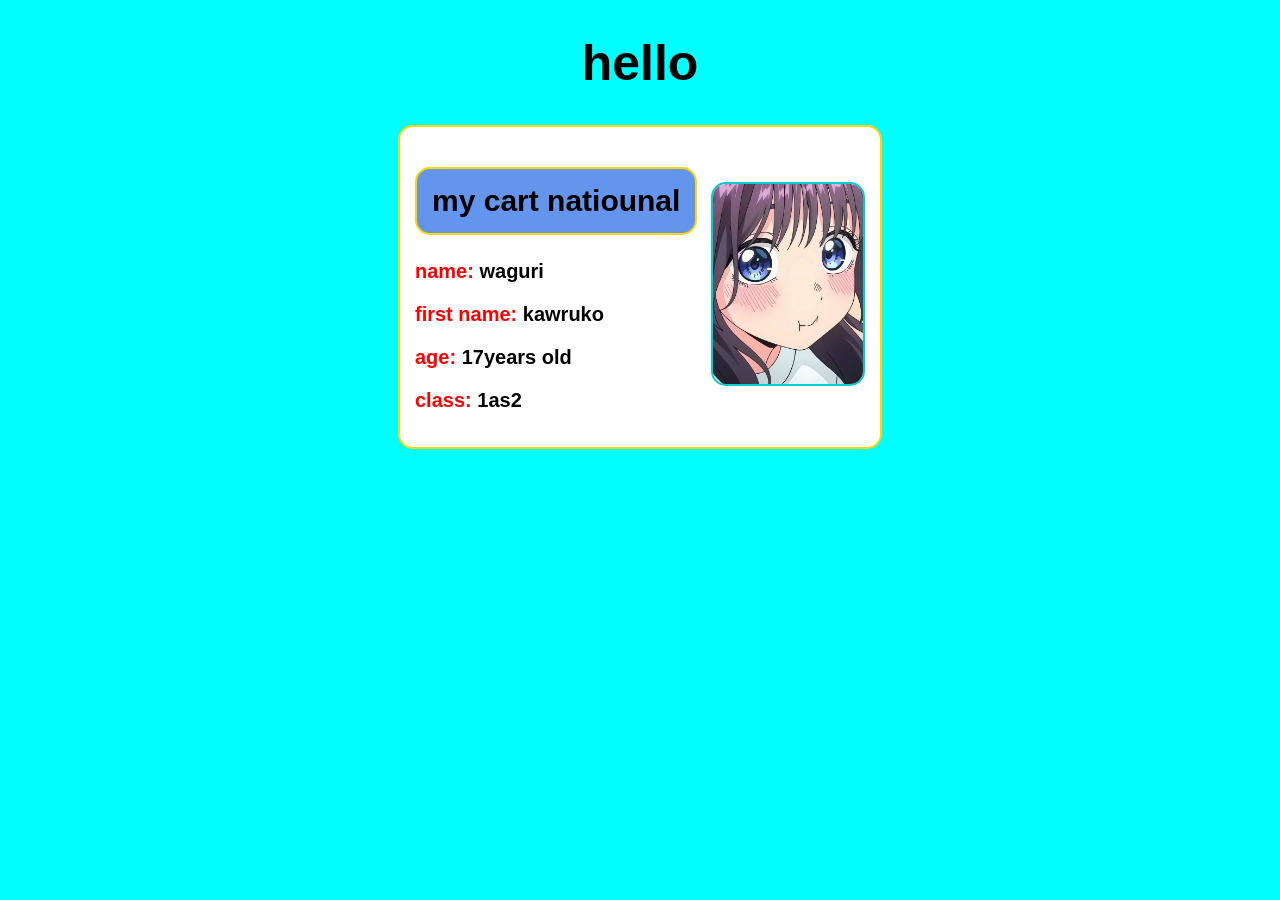
==== index.html @ d7eb419b "Rename youcef.html to index.html" ====
<!DOCTYPE html>
<html>
    <head>
        <title> fggggggggggggg</title>
        <link rel="stylesheet" href="youcef.css">
    </head>
    <body>
        <h1> hello</h1>
        <div class="pr">
            <div class="tb">
                <h2>my cart natiounal</h2>
                <p><span class="na">name:</span> waguri</p>
                <p><span class="fn">first name:</span> kawruko</p>
                <p><span class="ag">age:</span> 17years old</p>
                <p><span class="cl">class:</span> 1as2</p>
            </div>
            <div class="ib">
                <img src="wk.jpg" alt="صورتي">
            </div>
        
        </div>
    </body>
</html>
---- youcef.css ----
body{
    background-color: aqua;
    font-family: Arial, Helvetica, sans-serif;
}
h1{
    font-size: 50px;
    text-align: center;
}
.pr h2{
    padding: 15px;
    background-color: cornflowerblue;
    border: 2px solid gold;
    border-radius: 15px;
}
.pr {
    font-weight: bold;
    display: flex;
    align-items: center;
    justify-content: space-between;
    width: 450px;
    padding: 15px;
    background-color: white;
    border: 2px solid gold;
    border-radius: 15px;
    margin: 15px auto;
    font-size: 20px;
}
.pr:hover{
    transform: translateY(-8px);
    box-shadow: 0 10px 20px rgba(0, 0, 0, 0.2);
}
.ib img:hover{
    transform: scale(1.03);
    transition: 0.3s ease;
}
.ib img {
    border: 2px solid darkturquoise;
    width: 150px;
    border-radius: 15px;
    height: 200px;
    object-fit: cover;
}
.tb span{
    color: red;
}
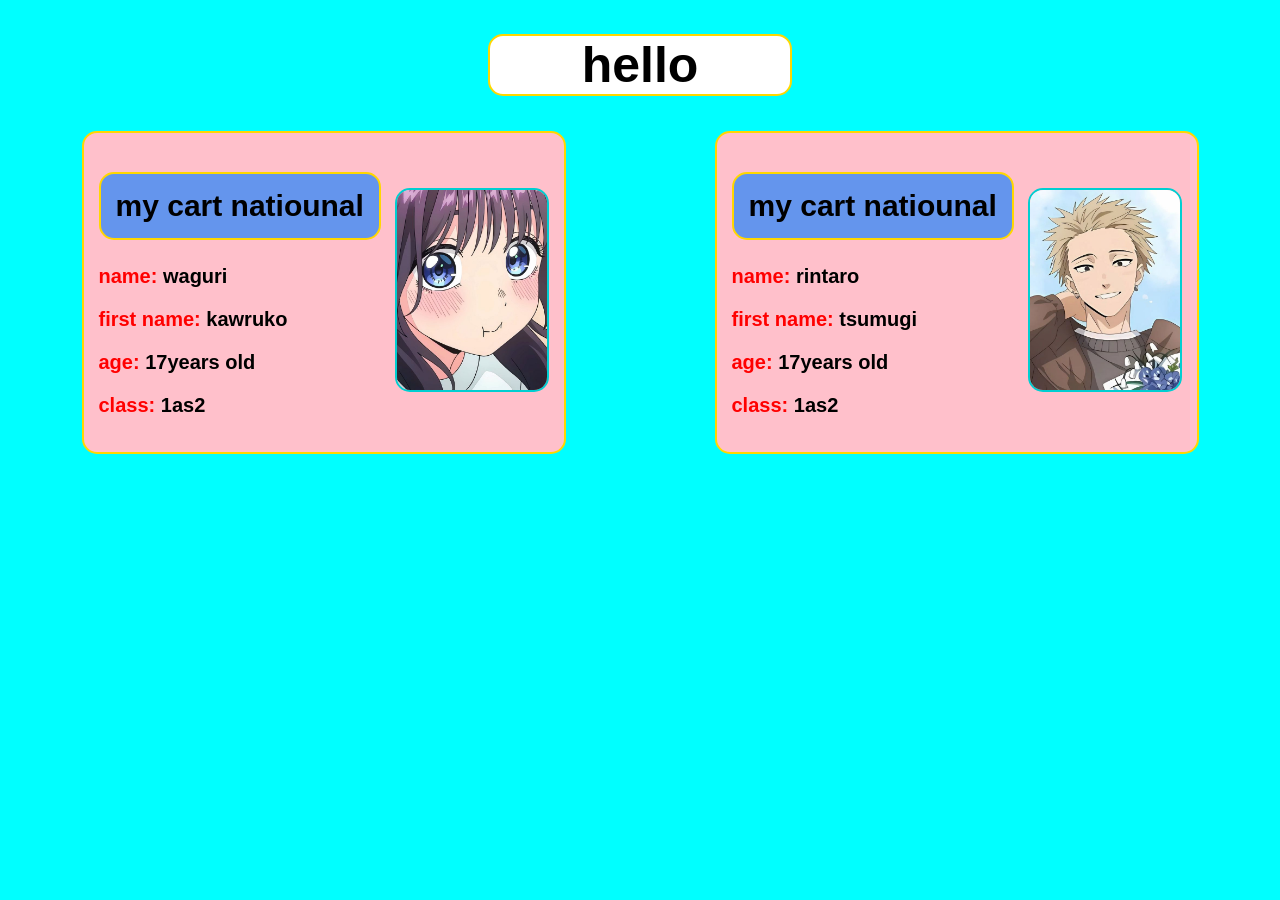
==== commit df23effd: "Add files via upload" ====
--- a/index.html
+++ b/index.html
@@ -1,11 +1,12 @@
 <!DOCTYPE html>
 <html>
     <head>
-        <title> fggggggggggggg</title>
+        <title> my promier page</title>
         <link rel="stylesheet" href="youcef.css">
     </head>
     <body>
         <h1> hello</h1>
+        <div class="mc">
         <div class="pr">
             <div class="tb">
                 <h2>my cart natiounal</h2>
@@ -15,9 +16,21 @@
                 <p><span class="cl">class:</span> 1as2</p>
             </div>
             <div class="ib">
-                <img src="wk.jpg" alt="صورتي">
+                <img src="wk.jpg" alt="1صورتي">
             </div>
-        
+        </div>
+        <div class="nb">
+            <div class="tb">
+                <h2> my cart natiounal</h2>
+                <p><span class="na">name:</span> rintaro</p>
+                <p><span class="fn">first name:</span> tsumugi</p>
+                <p><span class="ag">age:</span> 17years old</p>
+                <p><span class="cl">class:</span> 1as2</p>
+            </div>
+            <div class="ib">
+                <img src="ri.jpg" alt="صورتي2">
+            </div>
+        </div>
         </div>
     </body>
-</html>
+</html>
--- a/youcef.css
+++ b/youcef.css
@@ -3,8 +3,15 @@
     font-family: Arial, Helvetica, sans-serif;
 }
 h1{
+    width: 300px ;
+    background-color: white;
+    border: 2px solid gold;
+    border-radius: 15px;
     font-size: 50px;
     text-align: center;
+    margin-left: auto;
+    margin-right: auto;
+    margin-bottom: 20px;
 }
 .pr h2{
     padding: 15px;
@@ -19,7 +26,7 @@
     justify-content: space-between;
     width: 450px;
     padding: 15px;
-    background-color: white;
+    background-color: pink;
     border: 2px solid gold;
     border-radius: 15px;
     margin: 15px auto;
@@ -42,4 +49,34 @@
 }
 .tb span{
     color: red;
+}
+.nb {
+    font-weight: bold;
+    display: flex;
+    align-items: center;
+    justify-content: space-between;
+    width: 450px;
+    padding: 15px;
+    background-color: pink;
+    border: 2px solid gold;
+    border-radius: 15px;
+    margin: 15px auto;
+    font-size: 20px;
+}
+.nb:hover {
+    transform: translateY(-8px);
+    box-shadow: 0 10px 20px rgba(0, 0, 0, 0.2);
+}
+.mc{
+    display: flex;
+    justify-content: center;
+    align-items: flex-start;
+    gap: 2px;
+}
+.tb h2{
+    padding: 15px;
+    background-color: cornflowerblue;
+    border: 2px solid gold;
+    border-radius: 15px;  
+    flex-wrap: wrap; 
 }
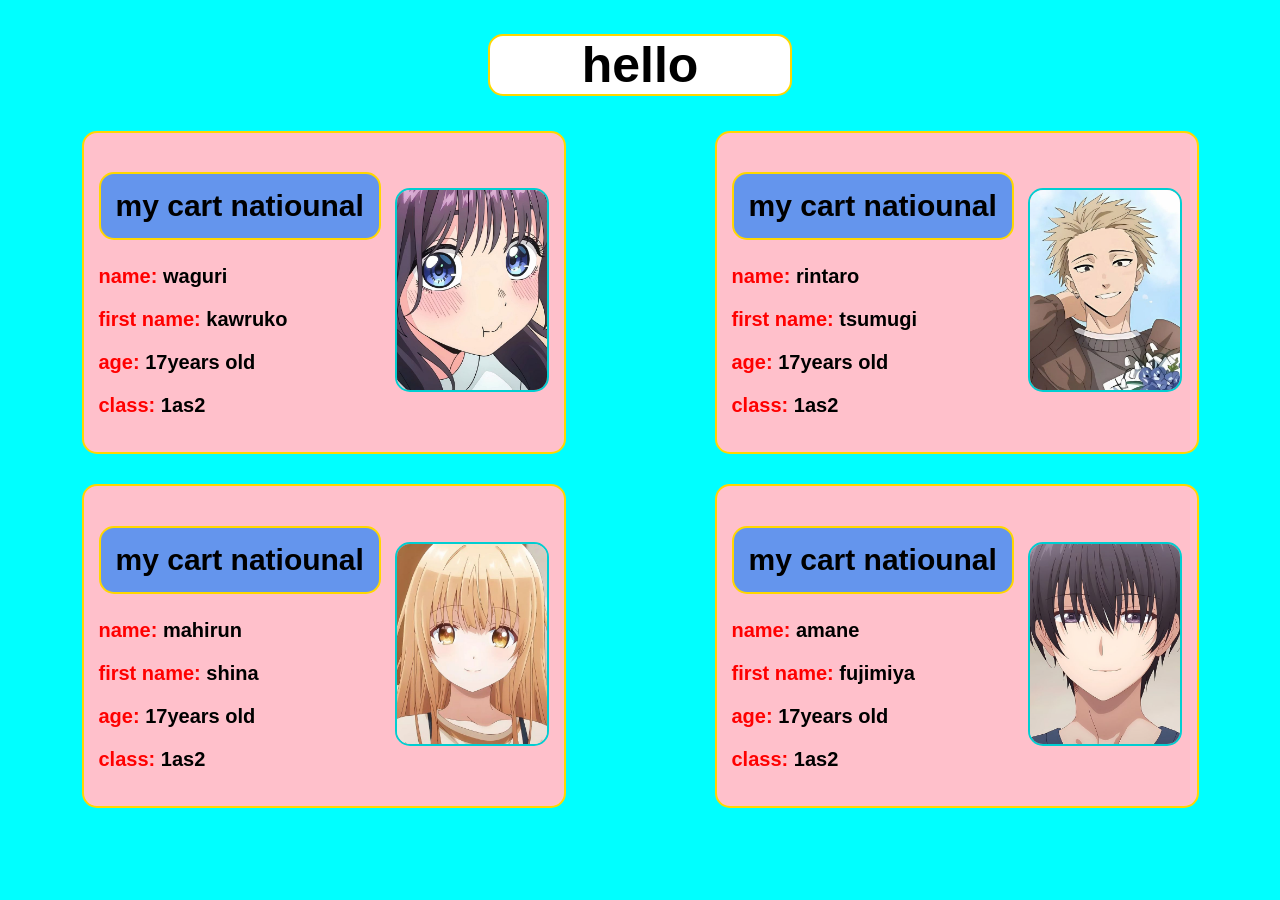
==== commit 6edaca45: "Add files via upload" ====
--- a/index.html
+++ b/index.html
@@ -32,5 +32,31 @@
             </div>
         </div>
         </div>
+        <div class="mc">
+        <div class="pr">
+        <div class="tb">
+            <h2>my cart natiounal</h2>
+            <p><span class="na">name:</span> mahirun</p>
+            <p><span class="fn">first name:</span> shina</p>
+            <p><span class="ag">age:</span> 17years old</p>
+            <p><span class="cl">class:</span> 1as2</p>
+        </div>
+        <div class="ib">
+            <img src="ma.jpg" alt="3صورتي">
+        </div>
+    </div>
+    <div class="nb">
+        <div class="tb">
+            <h2> my cart natiounal</h2>
+            <p><span class="na">name:</span> amane</p>
+            <p><span class="fn">first name:</span> fujimiya</p>
+            <p><span class="ag">age:</span> 17years old</p>
+            <p><span class="cl">class:</span> 1as2</p>
+        </div>
+        <div class="ib">
+            <img src="fu.jpg" alt="4صورتي">
+        </div>
+    </div>
+        </div>
     </body>
 </html>
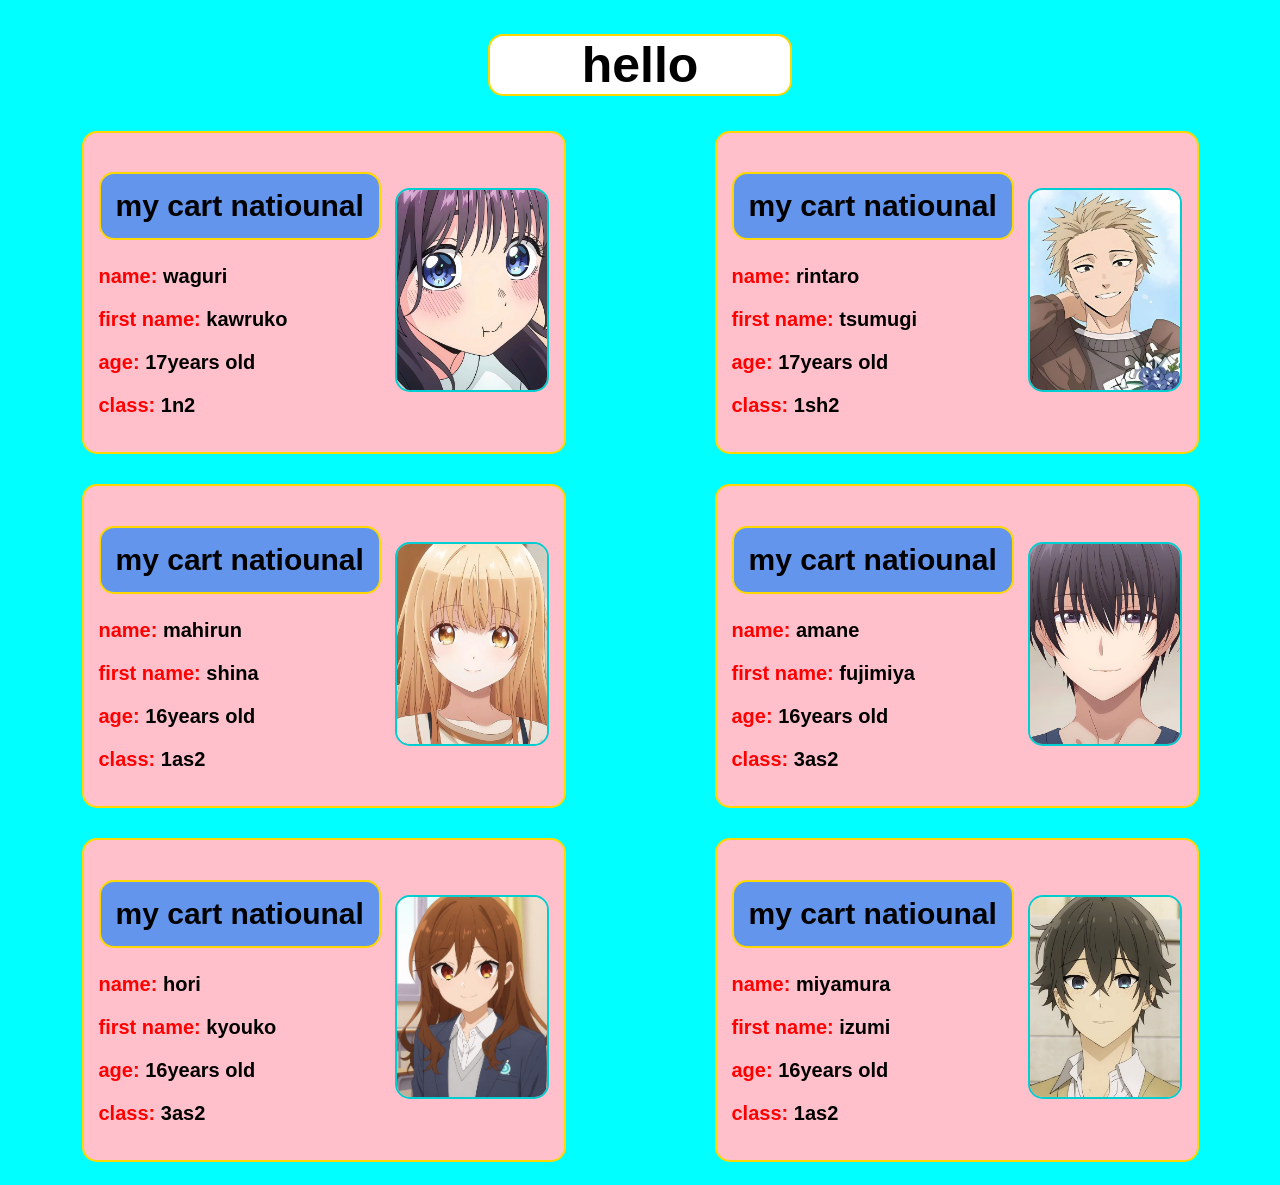
==== commit 50f6dc7f: "Add files via upload" ====
--- a/index.html
+++ b/index.html
@@ -13,7 +13,7 @@
                 <p><span class="na">name:</span> waguri</p>
                 <p><span class="fn">first name:</span> kawruko</p>
                 <p><span class="ag">age:</span> 17years old</p>
-                <p><span class="cl">class:</span> 1as2</p>
+                <p><span class="cl">class:</span> 1n2</p>
             </div>
             <div class="ib">
                 <img src="wk.jpg" alt="1صورتي">
@@ -25,7 +25,7 @@
                 <p><span class="na">name:</span> rintaro</p>
                 <p><span class="fn">first name:</span> tsumugi</p>
                 <p><span class="ag">age:</span> 17years old</p>
-                <p><span class="cl">class:</span> 1as2</p>
+                <p><span class="cl">class:</span> 1sh2</p>
             </div>
             <div class="ib">
                 <img src="ri.jpg" alt="صورتي2">
@@ -38,7 +38,7 @@
             <h2>my cart natiounal</h2>
             <p><span class="na">name:</span> mahirun</p>
             <p><span class="fn">first name:</span> shina</p>
-            <p><span class="ag">age:</span> 17years old</p>
+            <p><span class="ag">age:</span> 16years old</p>
             <p><span class="cl">class:</span> 1as2</p>
         </div>
         <div class="ib">
@@ -50,13 +50,39 @@
             <h2> my cart natiounal</h2>
             <p><span class="na">name:</span> amane</p>
             <p><span class="fn">first name:</span> fujimiya</p>
-            <p><span class="ag">age:</span> 17years old</p>
-            <p><span class="cl">class:</span> 1as2</p>
+            <p><span class="ag">age:</span> 16years old</p>
+            <p><span class="cl">class:</span> 3as2</p>
         </div>
         <div class="ib">
             <img src="fu.jpg" alt="4صورتي">
         </div>
     </div>
         </div>
+        <div class="mc">
+            <div class="pr">
+            <div class="tb">
+                <h2>my cart natiounal</h2>
+                <p><span class="na">name:</span> hori</p>
+                <p><span class="fn">first name:</span> kyouko</p>
+                <p><span class="ag">age:</span> 16years old</p>
+                <p><span class="cl">class:</span> 3as2</p>
+            </div>
+            <div class="ib">
+                <img src="ho.jpg" alt="5صورتي">
+            </div>
+        </div>
+        <div class="nb">
+            <div class="tb">
+                <h2> my cart natiounal</h2>
+                <p><span class="na">name:</span> miyamura</p>
+                <p><span class="fn">first name:</span> izumi</p>
+                <p><span class="ag">age:</span> 16years old</p>
+                <p><span class="cl">class:</span> 1as2</p>
+            </div>
+            <div class="ib">
+                <img src="mi.jpg" alt="6صورتي">
+            </div>
+        </div>
+            </div>
     </body>
 </html>
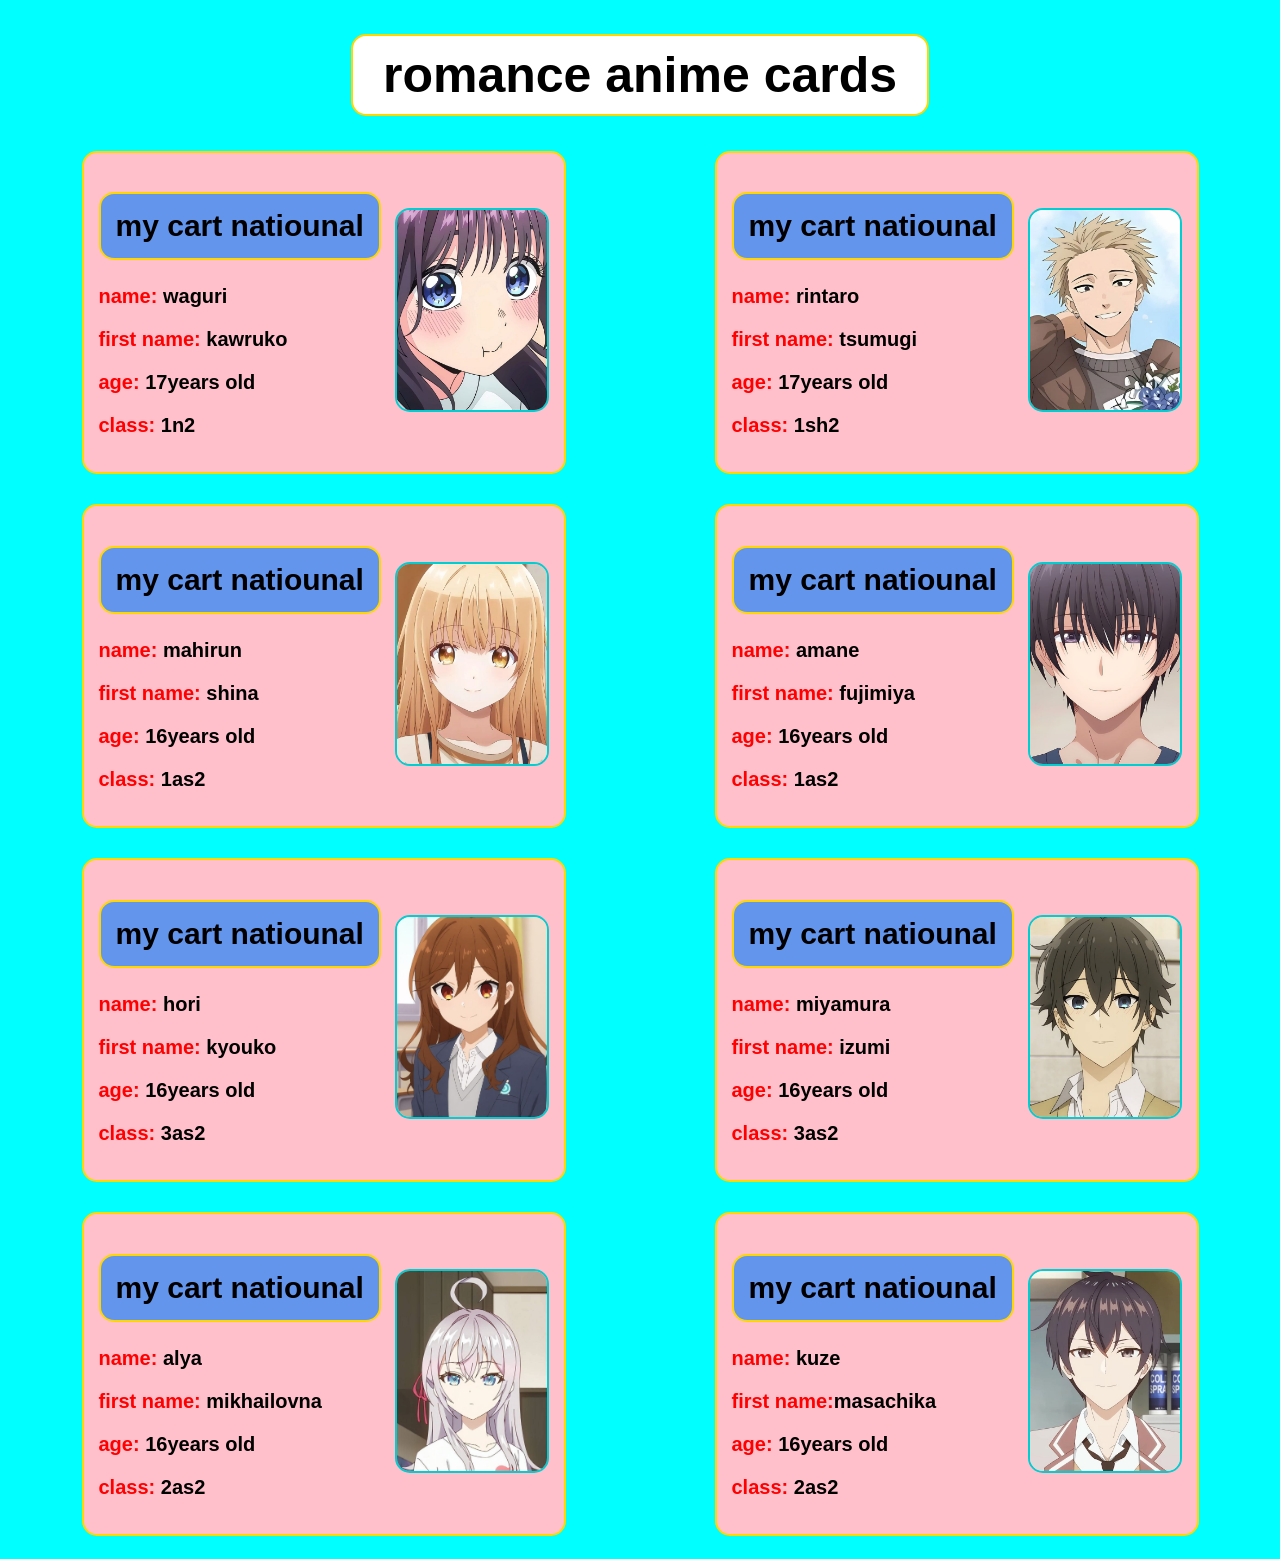
==== commit 6d541345: "Add files via upload" ====
--- a/index.html
+++ b/index.html
@@ -5,7 +5,7 @@
         <link rel="stylesheet" href="youcef.css">
     </head>
     <body>
-        <h1> hello</h1>
+        <h1> romance anime cards</h1>
         <div class="mc">
         <div class="pr">
             <div class="tb">
@@ -51,7 +51,7 @@
             <p><span class="na">name:</span> amane</p>
             <p><span class="fn">first name:</span> fujimiya</p>
             <p><span class="ag">age:</span> 16years old</p>
-            <p><span class="cl">class:</span> 3as2</p>
+            <p><span class="cl">class:</span> 1as2</p>
         </div>
         <div class="ib">
             <img src="fu.jpg" alt="4صورتي">
@@ -77,12 +77,38 @@
                 <p><span class="na">name:</span> miyamura</p>
                 <p><span class="fn">first name:</span> izumi</p>
                 <p><span class="ag">age:</span> 16years old</p>
-                <p><span class="cl">class:</span> 1as2</p>
+                <p><span class="cl">class:</span> 3as2</p>
             </div>
             <div class="ib">
                 <img src="mi.jpg" alt="6صورتي">
             </div>
         </div>
             </div>
+            <div class="mc">
+                <div class="pr">
+                <div class="tb">
+                    <h2>my cart natiounal</h2>
+                    <p><span class="na">name:</span> alya</p>
+                    <p><span class="fn">first name:</span> mikhailovna</p>
+                    <p><span class="ag">age:</span> 16years old</p>
+                    <p><span class="cl">class:</span> 2as2</p>
+                </div>
+                <div class="ib">
+                    <img src="al.jpg" alt="7صورتي">
+                </div>
+            </div>
+            <div class="nb">
+                <div class="tb">
+                    <h2> my cart natiounal</h2>
+                    <p><span class="na">name:</span> kuze</p>
+                    <p><span class="fn">first name:</span>masachika </p>
+                    <p><span class="ag">age:</span> 16years old</p>
+                    <p><span class="cl">class:</span> 2as2</p>
+                </div>
+                <div class="ib">
+                    <img src="ku.jpg" alt="8صورتي">
+                </div>
+            </div>
+                </div>
     </body>
 </html>
--- a/youcef.css
+++ b/youcef.css
@@ -3,7 +3,8 @@
     font-family: Arial, Helvetica, sans-serif;
 }
 h1{
-    width: 300px ;
+    padding: 10px 30px;
+    width: fit-content;
     background-color: white;
     border: 2px solid gold;
     border-radius: 15px;
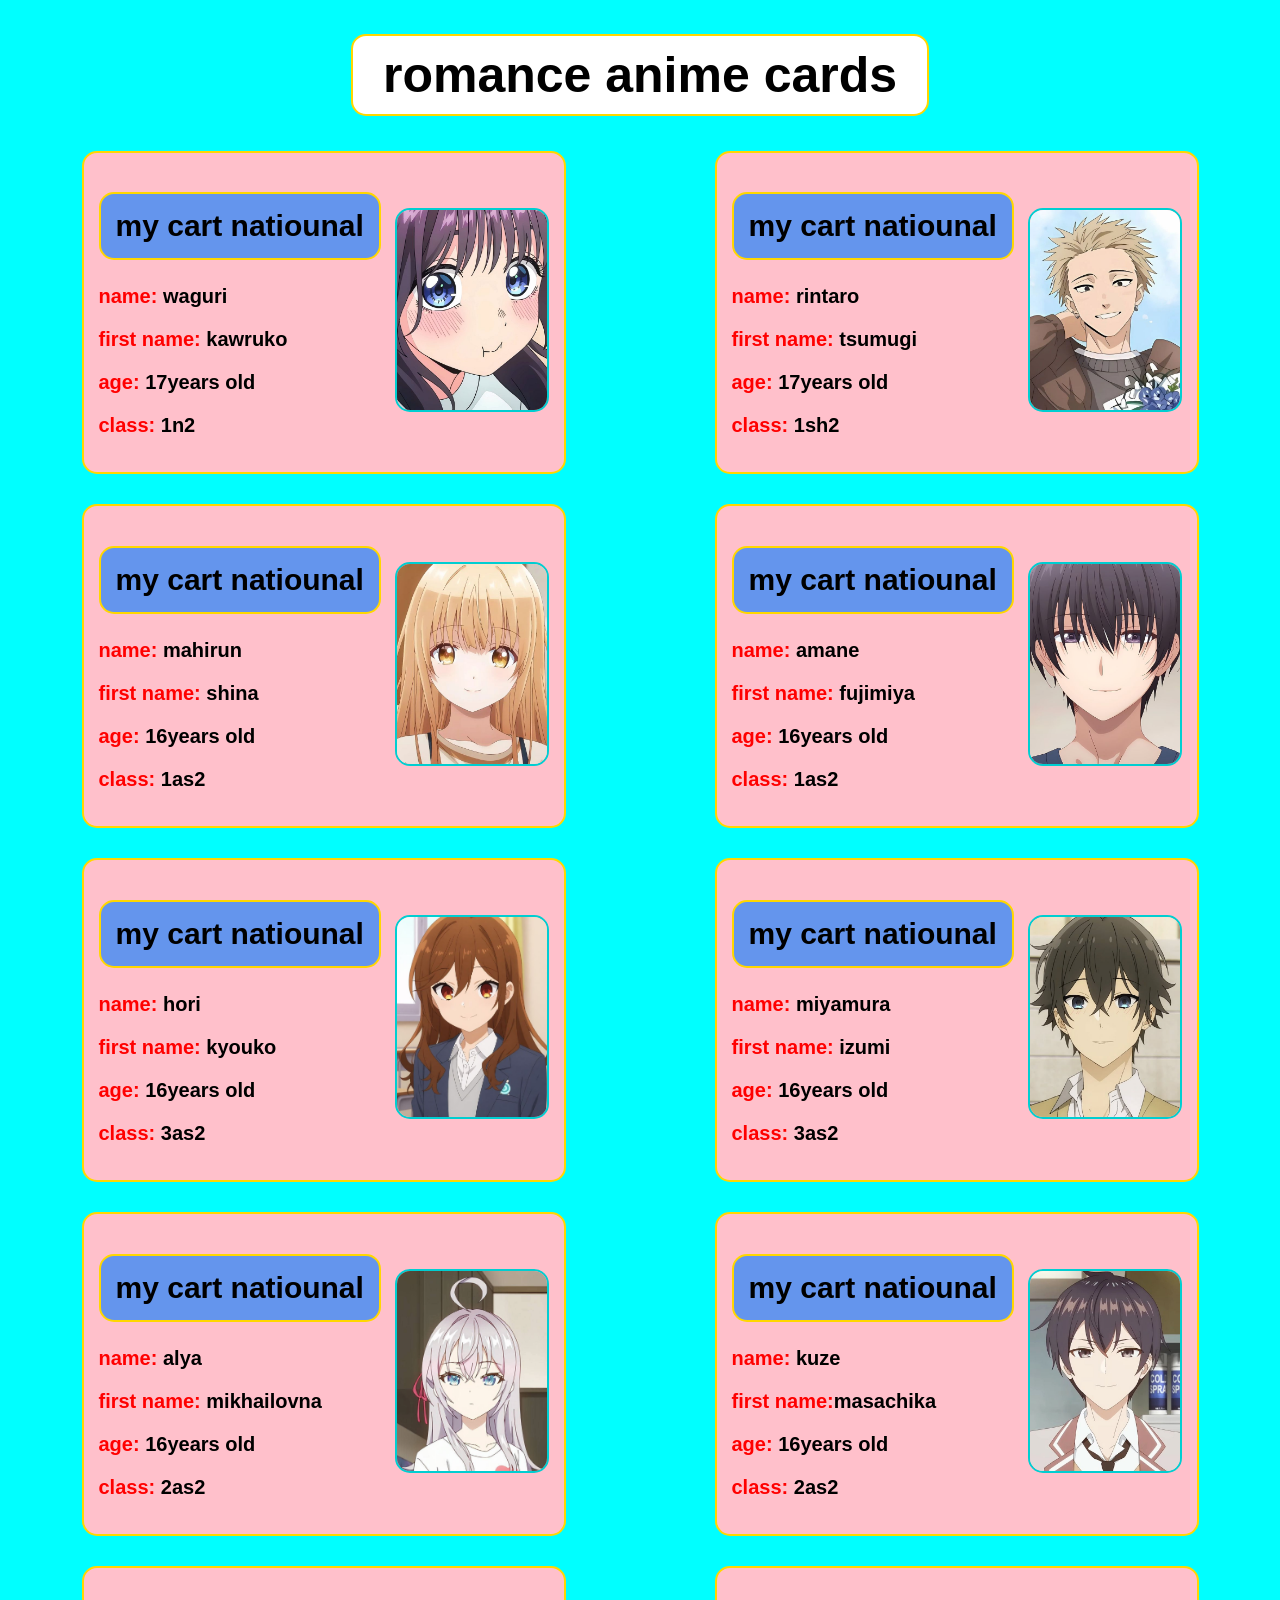
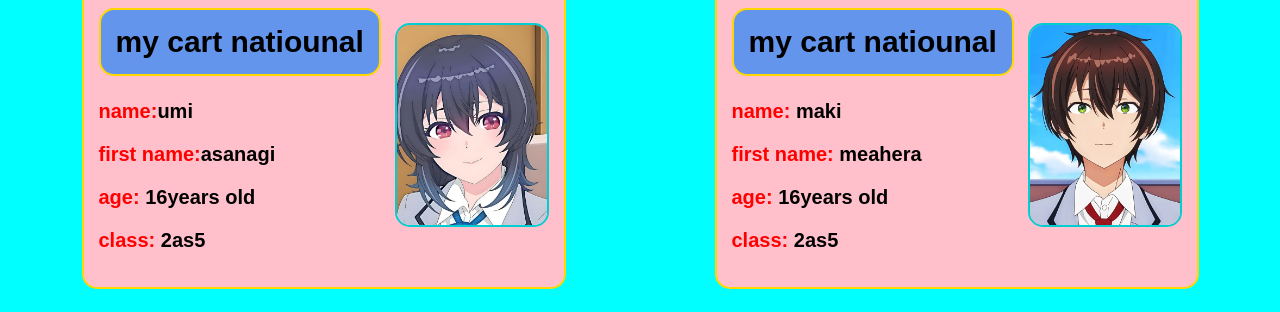
==== commit 5b70a50f: "Add files via upload" ====
--- a/index.html
+++ b/index.html
@@ -110,5 +110,31 @@
                 </div>
             </div>
                 </div>
+                <div class="mc">
+                    <div class="pr">
+                    <div class="tb">
+                        <h2>my cart natiounal</h2>
+                        <p><span class="na">name:</span>umi </p>
+                        <p><span class="fn">first name:</span>asanagi</p>
+                        <p><span class="ag">age:</span> 16years old</p>
+                        <p><span class="cl">class:</span> 2as5</p>
+                    </div>
+                    <div class="ib">
+                        <img src="asa.jpg" alt="9صورتي">
+                    </div>
+                </div>
+                <div class="nb">
+                    <div class="tb">
+                        <h2> my cart natiounal</h2>
+                        <p><span class="na">name:</span> maki </p>
+                        <p><span class="fn">first name:</span> meahera </p>
+                        <p><span class="ag">age:</span> 16years old</p>
+                        <p><span class="cl">class:</span> 2as5</p>
+                    </div>
+                    <div class="ib">
+                        <img src="mak.jpg" alt="10صورتي">
+                    </div>
+                </div>
+                    </div>  
     </body>
 </html>
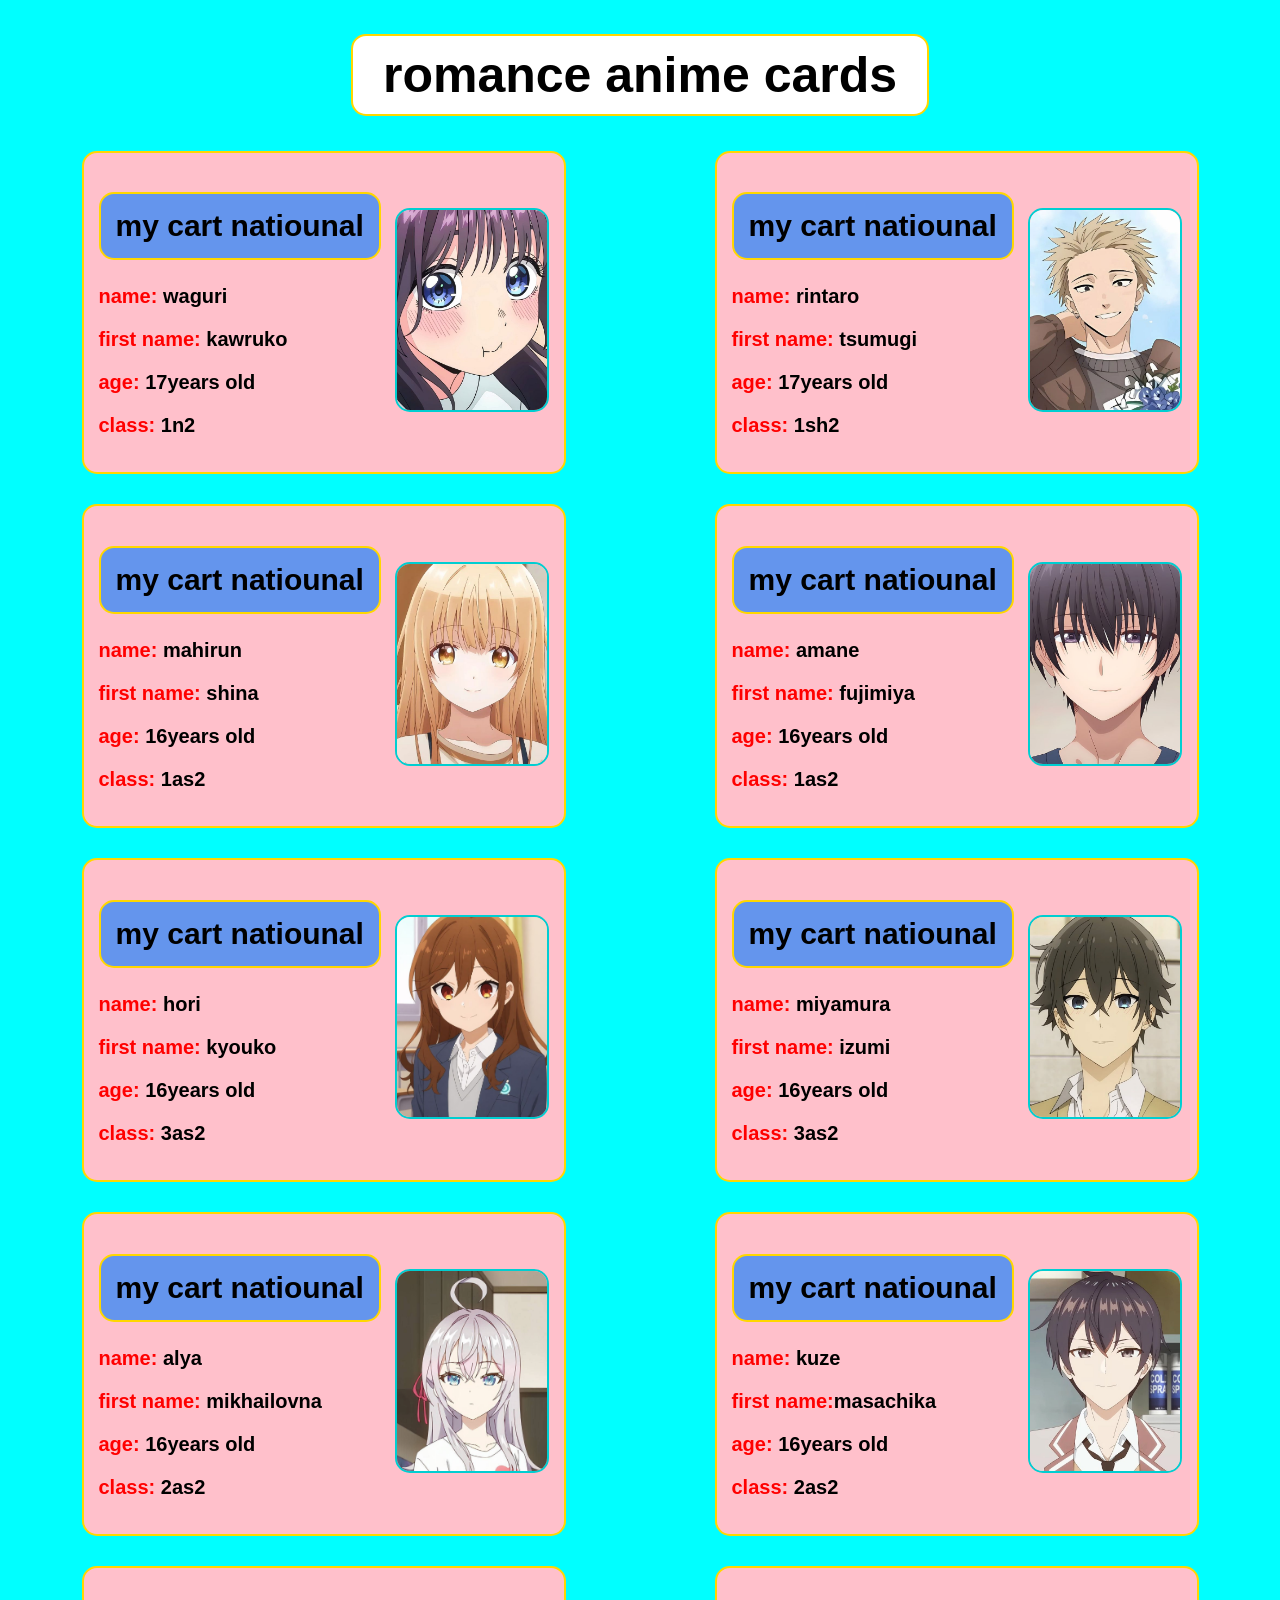
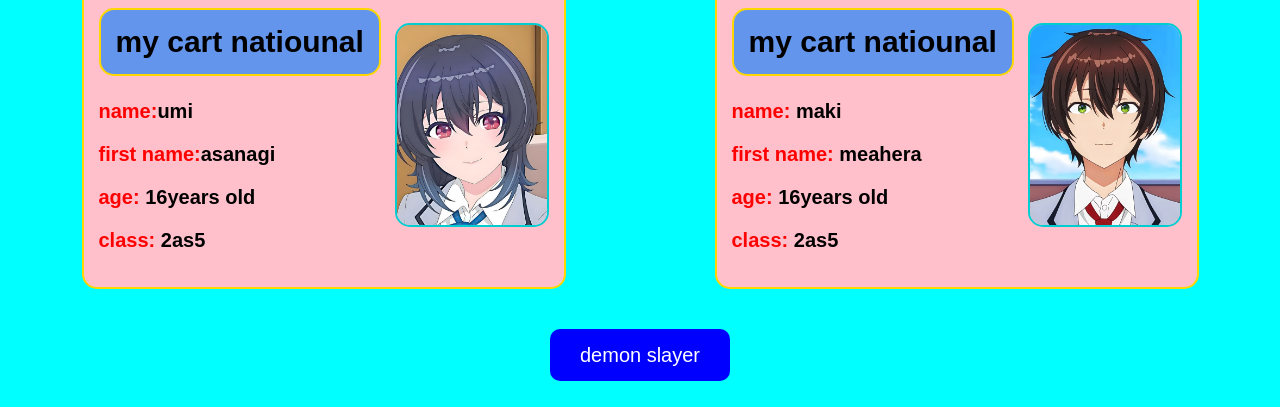
==== commit 5afbb25b: "Add files via upload" ====
--- a/index.html
+++ b/index.html
@@ -136,5 +136,8 @@
                     </div>
                 </div>
                     </div>  
+                    <div class="npc">
+                        <a href="test.html" class="next"> demon slayer</a>
+                    </div>
     </body>
 </html>
--- a/youcef.css
+++ b/youcef.css
@@ -80,4 +80,22 @@
     border: 2px solid gold;
     border-radius: 15px;  
     flex-wrap: wrap; 
+}
+.npc{
+    text-align: center;
+    margin: 40px;
+}
+.next{
+    background-color: blue;
+    color: white;
+    padding: 15px 30px;
+    font-size: 20px;
+    text-decoration: none;
+    border-radius: 10px;
+}
+.next:hover{
+    background-color: darkblue;
+    transform: translateY(-5px);
+    border-color: cyan;
+    box-shadow: 0 0 20px cyan, 0 0 40px blue;
 }
